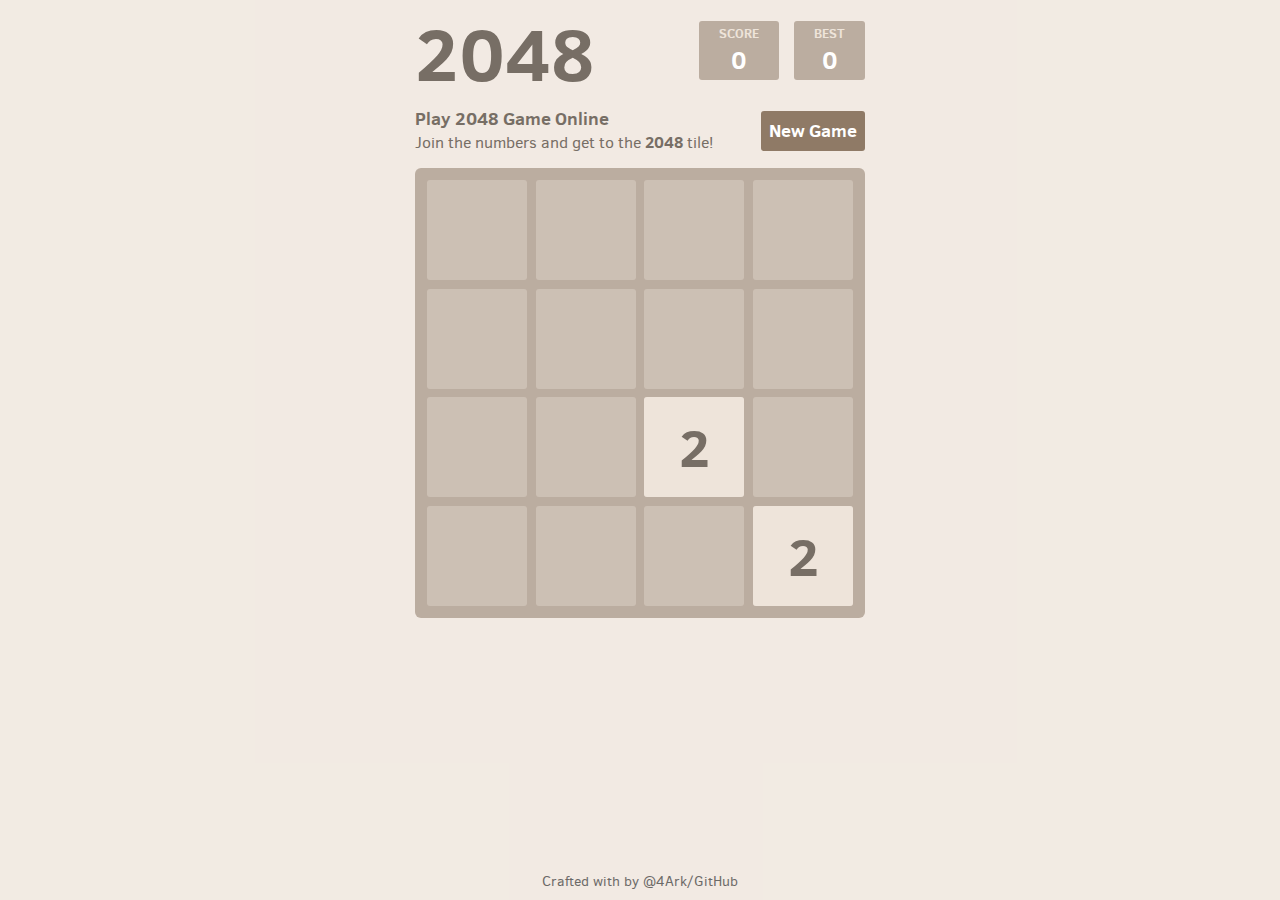
==== index.html @ 3f286b5b "Add files via upload" ====
<!DOCTYPE html>
<html lang="en">

<head>
    <meta charset="UTF-8">
    <meta name="viewport" content="width=device-width, initial-scale=1.0">
    <meta http-equiv="X-UA-Compatible" content="ie=edge">
    <link rel="stylesheet" href="css/keyframes.css">
    <link rel="stylesheet" href="css/style.css">
    <link rel="stylesheet" href="css/media.css">
    <link rel="shortcut icon" href="./favicon.ico">
    <title>2048</title>
</head>

<body>
    <div class="container">
        <div class="heading">
            <h1 class="title">
                <a href="">2048</a>
            </h1>
            <div class="scores-container">
                <div class="score-container">
                    <p class="title">SCORE</p>
                    <P class="score">0</P>
                    <div class="score-addition">
                        +4
                    </div>
                </div>
                <div class="best-container">
                    <p class="title">BEST</p>
                    <P class="score">66666</P>
                </div>
            </div>
        </div>
        <div class="game-intro">
            <a href="" class="restart-btn">New Game</a>
            <h2 class="subtitle">
                Play 2048 Game Online
            </h2>
            <p class="above-game">
                Join the numbers and get to the <strong>2048</strong> tile!
            </p>
        </div>
        <div class="game-container">
            <div class="grid-container">
                <div class="grid-row">
                    <div class="grid-cell"></div>
                    <div class="grid-cell"></div>
                    <div class="grid-cell"></div>
                    <div class="grid-cell"></div>
                </div>
                <div class="grid-row">
                    <div class="grid-cell"></div>
                    <div class="grid-cell"></div>
                    <div class="grid-cell"></div>
                    <div class="grid-cell"></div>
                </div>
                <div class="grid-row">
                    <div class="grid-cell"></div>
                    <div class="grid-cell"></div>
                    <div class="grid-cell"></div>
                    <div class="grid-cell"></div>
                </div>
                <div class="grid-row">
                    <div class="grid-cell"></div>
                    <div class="grid-cell"></div>
                    <div class="grid-cell"></div>
                    <div class="grid-cell"></div>
                </div>
            </div>
            <div class="tile-container">

            </div>
            <div class="failure-container pop-container">
                <p>:(</span></p>
                <p>FIALURE</p>
            </div>
            <div class="winning-container pop-container">
                <p>:)</p>
                <p>WINNING</p>
            </div>
        </div>
        <div class="footer">
            <span>
                Crafted with by
                <a href="https://gd4ark.github.io/about/">@4Ark</a>/<a href="https://github.com/gd4Ark/2048">GitHub</a>
            </span>
        </div>
    </div>
    <script src="js/config.js"></script>
    <script src="js/data.js"></script>
    <script src="js/utils.js"></script>
    <script src="js/event.js"></script>
    <script src="js/view.js"></script>
    <script src="js/game.js"></script>
    <script src="js/main.js"></script>
</body>

</html>
---- css/keyframes.css ----
@keyframes moveup{
    0%{
        transform: translateY(0);
        opacity: 1;
    }
    100%{
        transform: translateY(-150px);
        opacity: 0;
    }
}
@keyframes appear{
    0%{
        transform: scale(0);
    }
    100%{
        transform: scale(1);
    }
}
@keyframes add{
    0%{
        transform: scale(1);
        box-shadow: 0 0 1px red;
    }
    50%{
        transform: scale(1.2);
    }
    100%{
        transform: scale(1);
    }
}
---- css/style.css ----
@import "../font/clear-sans.css";

* {
    margin: 0;
    padding: 0;
    box-sizing: border-box;
}

html,
body {
    font-family: "Clear Sans", "Helvetica Neue", Arial, sans-serif;
    color: #776e65;
    font-size: 18px;
    background: rgba(238, 228, 218, 0.5);
    overflow: hidden;
    height: 100%;
}

a {
    text-decoration: none;
    color: inherit;
    cursor: pointer;
}

.container {
    position: relative;
    margin: 0 auto;
    display: flex;
    flex-direction: column;
    width: 450px;
    height: 100vh;
    box-sizing: content-box;
}

.heading {
    margin: 20px 0;
}

.heading {
    display: flex;
    align-items: center;
    justify-content: space-between;
    flex-wrap: wrap;
}

h1.title {
    font-size: 74px;
    line-height: 66px;
    font-weight: bold;
}

.scores-container {
    float: right;
}

.score-container,
.best-container {
    float: left;
    padding: 3px 20px;
    background: #bbada0;
    border-radius: 3px;
    font-size: 25px;
    font-weight: bold;
    color: white;
    text-align: center;
}

.score-container {
    position: relative;
    margin-right: 15px;
    margin-bottom: 5px;
}

.score-container .title,
.best-container .title {
    font-size: 13px;
    color: #eee4da;
}

.score-addition {
    position: absolute;
    left: 0;
    bottom: 0;
    width: 100%;
    color: rgba(119, 110, 101, 0.9);
    z-index: 100;
    opacity: 0;
    font-size: 1rem;
}

.score-addition.action {
    animation: 2s moveup;
}

.above-game {
    font-size: 0.9rem;
}

.restart-btn {
    margin: 5px 0 0 5px;
    float: right;
    padding: 0 8px;
    background: #8f7a66;
    color: white;
    height: 40px;
    line-height: 40px;
    border-radius: 3px;
    font-weight: bold;
}

h2.subtitle {
    font-size: 1em;
}

.game-container {
    position: relative;
    margin-top: 15px;
    width: 450px;
    height: 450px;
    background: #bbada0;
    border-radius: 6px;
    touch-action: none;
}

.grid-container,
.tile-container,
.pop-container {
    position: absolute;
    top: 0;
    left: 0;
    right: 0;
    bottom: 0;
    margin: auto;
    width: 426px;
    height: 426px;
}


.grid-row {
    display: flex;
    margin-bottom: 2%;
}

.grid-row,
.tile {
    height: 23.5%;
}

.grid-cell,
.tile {
    width: 23.5%;
    border-radius: 3px;
}

.grid-cell {
    margin-right: 2%;
    background: rgba(238, 228, 218, 0.35);
}

.grid-cell:nth-of-type(4n) {
    margin-right: 0;
}

.tile {
    position: absolute;
    display: flex;
    align-items: center;
    justify-content: center;
    font-size: 53px;
    font-weight: bold;
    background: #eee4da;
    transition: all 0.15s ease;
}

.tile.new-tile {
    animation: 0.5s appear;
}

.tile.addition {
    animation: 0.3s add;
}

.tile[data-val] {
    color: #f9f6f2;
}

.tile[data-val="2"],
.tile[data-val="4"] {
    color: #776e65;
}

.tile[data-val="128"],
.tile[data-val="256"],
.tile[data-val="512"] {
    font-size: 45px;
}

.tile[data-val="1024"],
.tile[data-val="2048"] {
    font-size: 33px;
}

.tile[data-val="4"] {
    background: #ede0c8;
}

.tile[data-val="8"] {
    background: #f2b179;
}

.tile[data-val="16"] {
    background: #f59563;
}

.tile[data-val="32"] {
    background: #f67c5f;
}

.tile[data-val="64"] {
    background: #f65e3b;
}

.tile[data-val="128"] {
    background: #edcf72;
}

.tile[data-val="256"] {
    background: #edcc61;
    box-shadow: 0 0 30px 10px rgba(243, 215, 116, 0.31746), inset 0 0 0 1px rgba(255, 255, 255, 0.19048);
}

.tile[data-val="512"] {
    background: #edc850;
    box-shadow: 0 0 30px 10px rgba(243, 215, 116, 0.39683), inset 0 0 0 1px rgba(255, 255, 255, 0.2381);
}

.tile[data-val="1024"] {
    background: #edc53f;
    box-shadow: 0 0 30px 10px rgba(243, 215, 116, 0.47619), inset 0 0 0 1px rgba(255, 255, 255, 0.28571);
}

.tile[data-val="2048"] {
    background: #edc22e;
    box-shadow: 0 0 30px 10px rgba(243, 215, 116, 0.55556), inset 0 0 0 1px rgba(255, 255, 255, 0.33333);
}

.pop-container {
    display: flex;
    flex-direction: column;
    align-items: center;
    justify-content: center;
    width: 100%;
    height: 100%;
    background: rgba(238, 228, 218, 0.8);
    z-index: 100;
    opacity: 0;
    transition: all 1s ease;
}

.winning-container p:nth-child(1){
    transform: rotate(90deg);
}

.winning-container.action p:nth-child(1){
    transform-origin: center;
    animation: winning 1.5s infinite;
}

.failure-container.action p:nth-child(1){
    transform-origin: center;
    animation: failure 5s infinite;
}

@keyframes winning{
    0%,25%,50%,75%,100%{
		transform: rotate(90deg) translateX(-5px);
	}
	12.5%{
		transform: rotate(80deg);
	}
	37.5%{
		transform: rotate(70deg);
	}
	62.5%{
		transform: rotate(100deg);
	}
	87.5%{
		transform: rotate(120deg);
	}
}

@keyframes failure{
    0%,25%,50%,75%,100%{
		transform: rotate(90deg) scale(0.7,1) rotateX(40deg);
	}
	12.5%{
		transform: rotate(90deg);
	}
	37.5%{
		transform: rotate(90deg);
	}
	62.5%{
		transform: rotate(90deg);
	}
	87.5%{
		transform: rotate(90deg);
	}
}

.pop-container.action {
    opacity: 1;
}

.pop-container p {
    font-size: 60px;
    font-weight: bold;
}

.footer {
    flex: 1;
    padding: 10px 0;
    text-align: center;
    display: flex;
    justify-content: space-around;
    align-items: flex-end;
    font-size: 0.75rem;
    color: #333;
    opacity: 0.7;
}
---- css/media.css ----
@media screen and (max-width:1250px){
    html,body{
        font-size: 15px;
    }
    .container{
        width: 280px;
    }
    h1.title{
        font-size: 31px;
    }
    .score-container,
    .best-container{
        padding: 3px 10px;
    }
    .game-container{
        margin-top: 10px;
        width: 280px;
        height: 280px;
    }
    .grid-container,
    .tile-container{
        width: 260px;
        height: 260px;
    }
    .grid-row,
    .tile{
        height: 22.75%;
    }
    .grid-cell,
    .tile{
        width: 22.75%;
    }
    .grid-row{
        margin-bottom: 3%;
    }
    .grid-cell{
        margin-right: 3%;
    }
    .tile{
        font-size: 35px;
    }
    .tile[data-val="128"],
    .tile[data-val="256"],
    .tile[data-val="512"]{
        font-size: 25px;
    }
    .tile[data-val="1024"],
    .tile[data-val="2048"]{
        font-size: 21px;
    }

    .pop-container p{
        font-size: 30px;
    }
}
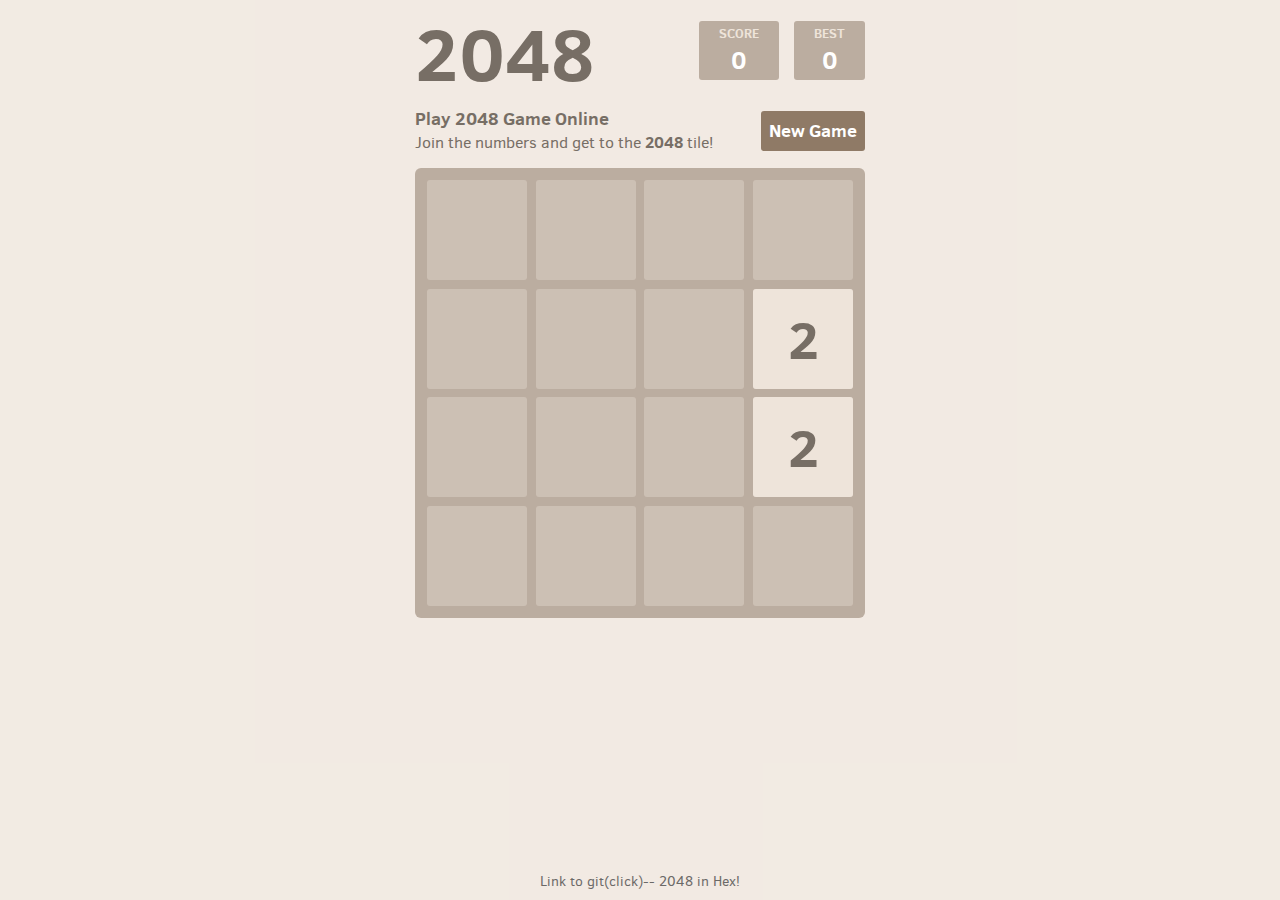
==== commit 0c73087d: "Update index.html" ====
--- a/index.html
+++ b/index.html
@@ -82,8 +82,8 @@
         </div>
         <div class="footer">
             <span>
-                Crafted with by
-                <a href="https://gd4ark.github.io/about/">@4Ark</a>/<a href="https://github.com/gd4Ark/2048">GitHub</a>
+                Link to git(click)--
+                <a href="https://github.com/rakshitharajesh/2048Hex">2048 in Hex!</a><a href="https://github.com/gd4Ark/2048"></a>
             </span>
         </div>
     </div>
@@ -96,4 +96,4 @@
     <script src="js/main.js"></script>
 </body>
 
-</html>+</html>
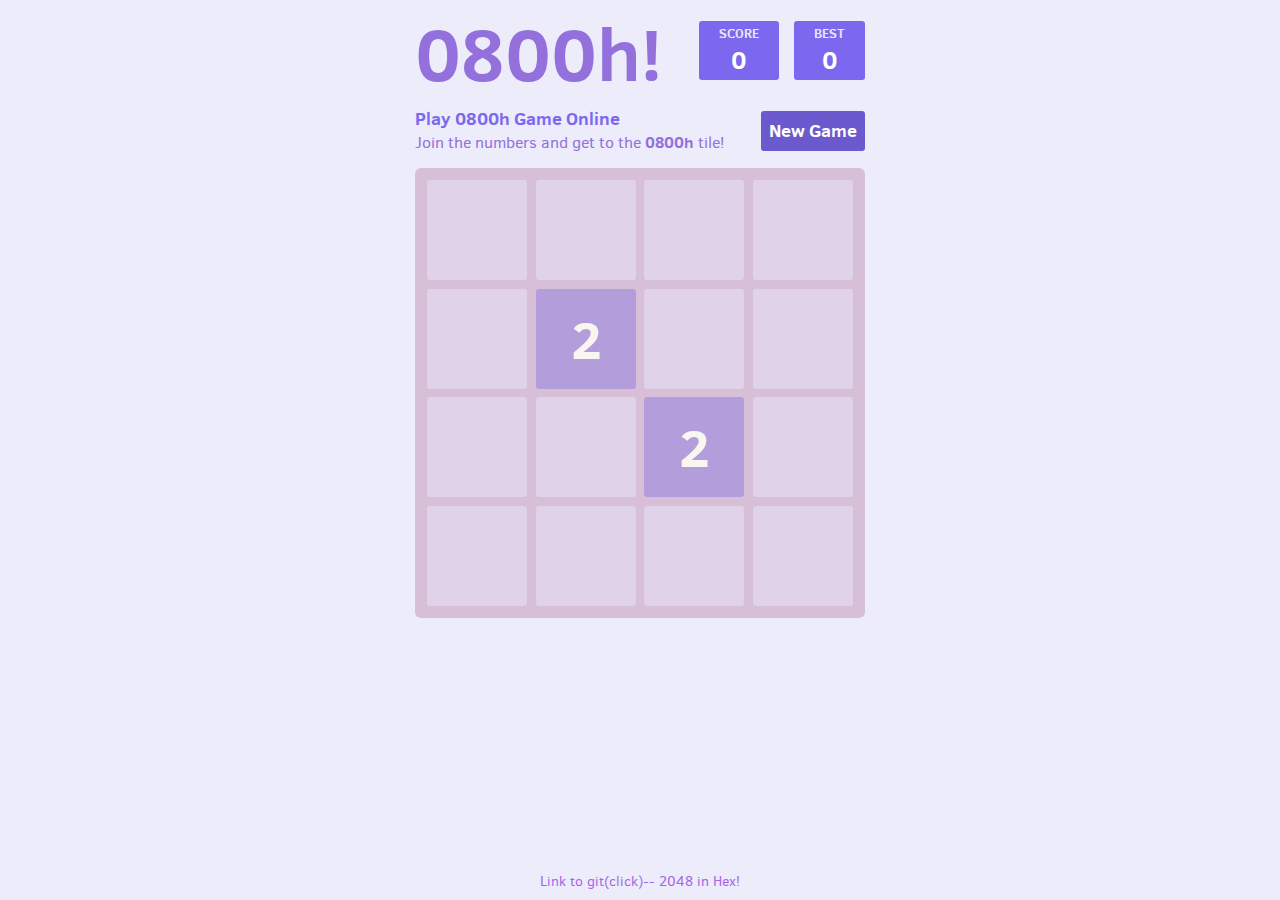
==== commit 50701695: "Update index.html" ====
--- a/index.html
+++ b/index.html
@@ -16,7 +16,7 @@
     <div class="container">
         <div class="heading">
             <h1 class="title">
-                <a href="">2048</a>
+                <a href="">0800h!</a>
             </h1>
             <div class="scores-container">
                 <div class="score-container">
@@ -35,10 +35,10 @@
         <div class="game-intro">
             <a href="" class="restart-btn">New Game</a>
             <h2 class="subtitle">
-                Play 2048 Game Online
+                Play 0800h Game Online
             </h2>
             <p class="above-game">
-                Join the numbers and get to the <strong>2048</strong> tile!
+                Join the numbers and get to the <strong>0800h</strong> tile!
             </p>
         </div>
         <div class="game-container">
--- a/css/style.css
+++ b/css/style.css
@@ -9,9 +9,9 @@
 html,
 body {
     font-family: "Clear Sans", "Helvetica Neue", Arial, sans-serif;
-    color: #776e65;
+    color: #8A2BE2; /* Deep purple for text contrast */
     font-size: 18px;
-    background: rgba(238, 228, 218, 0.5);
+    background: rgba(230, 230, 250, 0.5); /* Very light lavender background */
     overflow: hidden;
     height: 100%;
 }
@@ -47,6 +47,7 @@
     font-size: 74px;
     line-height: 66px;
     font-weight: bold;
+    color: #9370DB; /* Medium purple */
 }
 
 .scores-container {
@@ -57,7 +58,7 @@
 .best-container {
     float: left;
     padding: 3px 20px;
-    background: #bbada0;
+    background: #7B68EE; /* Soft purple-blue */
     border-radius: 3px;
     font-size: 25px;
     font-weight: bold;
@@ -74,7 +75,7 @@
 .score-container .title,
 .best-container .title {
     font-size: 13px;
-    color: #eee4da;
+    color: #E6E6FA; /* Light lavender for contrast */
 }
 
 .score-addition {
@@ -94,13 +95,14 @@
 
 .above-game {
     font-size: 0.9rem;
+    color: #9370DB; /* Medium purple */
 }
 
 .restart-btn {
     margin: 5px 0 0 5px;
     float: right;
     padding: 0 8px;
-    background: #8f7a66;
+    background: #6A5ACD; /* Bright purple */
     color: white;
     height: 40px;
     line-height: 40px;
@@ -110,6 +112,7 @@
 
 h2.subtitle {
     font-size: 1em;
+    color: #7B68EE; /* Soft purple-blue */
 }
 
 .game-container {
@@ -117,7 +120,7 @@
     margin-top: 15px;
     width: 450px;
     height: 450px;
-    background: #bbada0;
+    background: #D8BFD8; /* Light pastel purple */
     border-radius: 6px;
     touch-action: none;
 }
@@ -135,7 +138,6 @@
     height: 426px;
 }
 
-
 .grid-row {
     display: flex;
     margin-bottom: 2%;
@@ -154,7 +156,7 @@
 
 .grid-cell {
     margin-right: 2%;
-    background: rgba(238, 228, 218, 0.35);
+    background: rgba(230, 230, 250, 0.5); /* Light lavender for subtle background */
 }
 
 .grid-cell:nth-of-type(4n) {
@@ -168,80 +170,55 @@
     justify-content: center;
     font-size: 53px;
     font-weight: bold;
-    background: #eee4da;
+    background: #B39DDB; /* Light purple */
+    color: #f9f6f2;
     transition: all 0.15s ease;
 }
 
-.tile.new-tile {
-    animation: 0.5s appear;
-}
-
-.tile.addition {
-    animation: 0.3s add;
-}
-
-.tile[data-val] {
-    color: #f9f6f2;
-}
-
-.tile[data-val="2"],
 .tile[data-val="4"] {
-    color: #776e65;
-}
-
-.tile[data-val="128"],
-.tile[data-val="256"],
+    background: #9370DB; /* Medium purple */
+    color: #f9f6f2;
+}
+
+.tile[data-val="8"] {
+    background: #87CEFA; /* Light blue */
+    color: #f9f6f2;
+}
+
+.tile[data-val="16"] {
+    background: #ADD8E6; /* Pastel blue */
+    color: #f9f6f2;
+}
+
+.tile[data-val="32"] {
+    background: #FFB6C1; /* Light pastel pink */
+    color: white;
+}
+
+.tile[data-val="64"] {
+    background: #FF69B4; /* Bright pink for contrast */
+    color: white;
+}
+
+.tile[data-val="128"] {
+    background: #BA68C8; /* Medium pink-purple */
+    color: white;
+}
+
+.tile[data-val="256"] {
+    background: #AB47BC; /* Darker purple */
+}
+
 .tile[data-val="512"] {
-    font-size: 45px;
-}
-
-.tile[data-val="1024"],
+    background: #7B68EE; /* Soft purple-blue */
+}
+
+.tile[data-val="1024"] {
+    background: #42A5F5; /* Bright blue */
+}
+
 .tile[data-val="2048"] {
-    font-size: 33px;
-}
-
-.tile[data-val="4"] {
-    background: #ede0c8;
-}
-
-.tile[data-val="8"] {
-    background: #f2b179;
-}
-
-.tile[data-val="16"] {
-    background: #f59563;
-}
-
-.tile[data-val="32"] {
-    background: #f67c5f;
-}
-
-.tile[data-val="64"] {
-    background: #f65e3b;
-}
-
-.tile[data-val="128"] {
-    background: #edcf72;
-}
-
-.tile[data-val="256"] {
-    background: #edcc61;
-    box-shadow: 0 0 30px 10px rgba(243, 215, 116, 0.31746), inset 0 0 0 1px rgba(255, 255, 255, 0.19048);
-}
-
-.tile[data-val="512"] {
-    background: #edc850;
-    box-shadow: 0 0 30px 10px rgba(243, 215, 116, 0.39683), inset 0 0 0 1px rgba(255, 255, 255, 0.2381);
-}
-
-.tile[data-val="1024"] {
-    background: #edc53f;
-    box-shadow: 0 0 30px 10px rgba(243, 215, 116, 0.47619), inset 0 0 0 1px rgba(255, 255, 255, 0.28571);
-}
-
-.tile[data-val="2048"] {
-    background: #edc22e;
-    box-shadow: 0 0 30px 10px rgba(243, 215, 116, 0.55556), inset 0 0 0 1px rgba(255, 255, 255, 0.33333);
+    background: #8A2BE2; /* Dark purple for high contrast */
 }
 
 .pop-container {
@@ -251,69 +228,16 @@
     justify-content: center;
     width: 100%;
     height: 100%;
-    background: rgba(238, 228, 218, 0.8);
+    background: rgba(255, 228, 225, 0.8); /* Light pink overlay */
     z-index: 100;
     opacity: 0;
     transition: all 1s ease;
 }
 
-.winning-container p:nth-child(1){
-    transform: rotate(90deg);
-}
-
-.winning-container.action p:nth-child(1){
-    transform-origin: center;
-    animation: winning 1.5s infinite;
-}
-
-.failure-container.action p:nth-child(1){
-    transform-origin: center;
-    animation: failure 5s infinite;
-}
-
-@keyframes winning{
-    0%,25%,50%,75%,100%{
-		transform: rotate(90deg) translateX(-5px);
-	}
-	12.5%{
-		transform: rotate(80deg);
-	}
-	37.5%{
-		transform: rotate(70deg);
-	}
-	62.5%{
-		transform: rotate(100deg);
-	}
-	87.5%{
-		transform: rotate(120deg);
-	}
-}
-
-@keyframes failure{
-    0%,25%,50%,75%,100%{
-		transform: rotate(90deg) scale(0.7,1) rotateX(40deg);
-	}
-	12.5%{
-		transform: rotate(90deg);
-	}
-	37.5%{
-		transform: rotate(90deg);
-	}
-	62.5%{
-		transform: rotate(90deg);
-	}
-	87.5%{
-		transform: rotate(90deg);
-	}
-}
-
-.pop-container.action {
-    opacity: 1;
-}
-
 .pop-container p {
     font-size: 60px;
     font-weight: bold;
+    color: #FF69B4; /* Bright pink for contrast */
 }
 
 .footer {
@@ -324,6 +248,6 @@
     justify-content: space-around;
     align-items: flex-end;
     font-size: 0.75rem;
-    color: #333;
+    color: #8A2BE2; /* Deep purple for contrast */
     opacity: 0.7;
-}+}
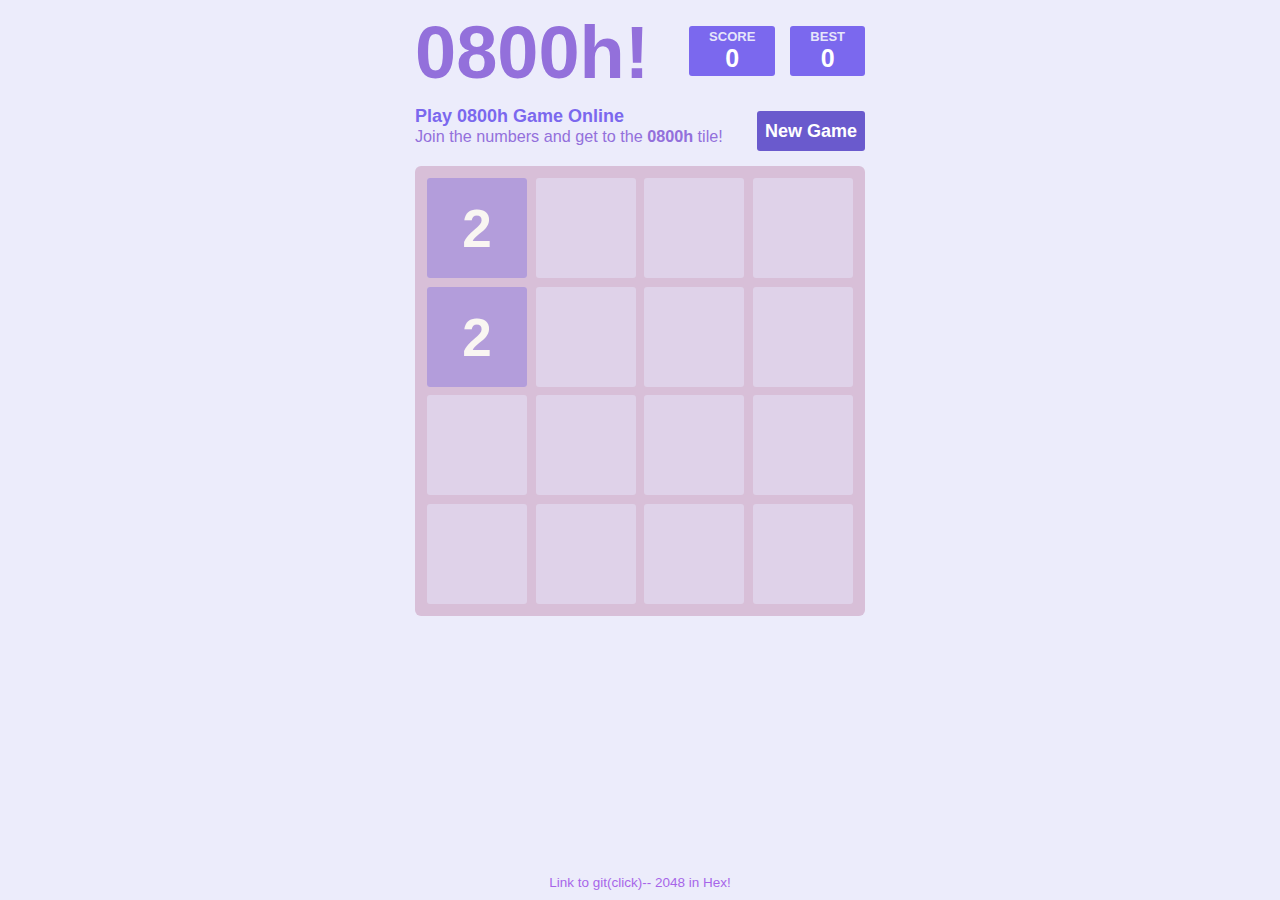
==== commit 2182d790: "Update index.html" ====
--- a/index.html
+++ b/index.html
@@ -5,13 +5,350 @@
     <meta charset="UTF-8">
     <meta name="viewport" content="width=device-width, initial-scale=1.0">
     <meta http-equiv="X-UA-Compatible" content="ie=edge">
-    <link rel="stylesheet" href="css/keyframes.css">
-    <link rel="stylesheet" href="css/style.css">
-    <link rel="stylesheet" href="css/media.css">
-    <link rel="shortcut icon" href="./favicon.ico">
-    <title>2048</title>
+    
+    <title>0800h</title>
 </head>
-
+<style>
+    @keyframes moveup{
+    0%{
+        transform: translateY(0);
+        opacity: 1;
+    }
+    100%{
+        transform: translateY(-150px);
+        opacity: 0;
+    }
+}
+@keyframes appear{
+    0%{
+        transform: scale(0);
+    }
+    100%{
+        transform: scale(1);
+    }
+}
+@keyframes add{
+    0%{
+        transform: scale(1);
+        box-shadow: 0 0 1px red;
+    }
+    50%{
+        transform: scale(1.2);
+    }
+    100%{
+        transform: scale(1);
+    }
+}
+@media screen and (max-width:1250px){
+    html,body{
+        font-size: 15px;
+    }
+    .container{
+        width: 280px;
+    }
+    h1.title{
+        font-size: 31px;
+    }
+    .score-container,
+    .best-container{
+        padding: 3px 10px;
+    }
+    .game-container{
+        margin-top: 10px;
+        width: 280px;
+        height: 280px;
+    }
+    .grid-container,
+    .tile-container{
+        width: 260px;
+        height: 260px;
+    }
+    .grid-row,
+    .tile{
+        height: 22.75%;
+    }
+    .grid-cell,
+    .tile{
+        width: 22.75%;
+    }
+    .grid-row{
+        margin-bottom: 3%;
+    }
+    .grid-cell{
+        margin-right: 3%;
+    }
+    .tile{
+        font-size: 35px;
+    }
+    .tile[data-val="128"],
+    .tile[data-val="256"],
+    .tile[data-val="512"]{
+        font-size: 25px;
+    }
+    .tile[data-val="1024"],
+    .tile[data-val="2048"]{
+        font-size: 21px;
+    }
+
+    .pop-container p{
+        font-size: 30px;
+    }
+}
+@import "../font/clear-sans.css";
+
+* {
+    margin: 0;
+    padding: 0;
+    box-sizing: border-box;
+}
+
+html,
+body {
+    font-family: "Clear Sans", "Helvetica Neue", Arial, sans-serif;
+    color: #8A2BE2; /* Deep purple for text contrast */
+    font-size: 18px;
+    background: rgba(230, 230, 250, 0.5); /* Very light lavender background */
+    overflow: hidden;
+    height: 100%;
+}
+
+a {
+    text-decoration: none;
+    color: inherit;
+    cursor: pointer;
+}
+
+.container {
+    position: relative;
+    margin: 0 auto;
+    display: flex;
+    flex-direction: column;
+    width: 450px;
+    height: 100vh;
+    box-sizing: content-box;
+}
+
+.heading {
+    margin: 20px 0;
+}
+
+.heading {
+    display: flex;
+    align-items: center;
+    justify-content: space-between;
+    flex-wrap: wrap;
+}
+
+h1.title {
+    font-size: 74px;
+    line-height: 66px;
+    font-weight: bold;
+    color: #9370DB; /* Medium purple */
+}
+
+.scores-container {
+    float: right;
+}
+
+.score-container,
+.best-container {
+    float: left;
+    padding: 3px 20px;
+    background: #7B68EE; /* Soft purple-blue */
+    border-radius: 3px;
+    font-size: 25px;
+    font-weight: bold;
+    color: white;
+    text-align: center;
+}
+
+.score-container {
+    position: relative;
+    margin-right: 15px;
+    margin-bottom: 5px;
+}
+
+.score-container .title,
+.best-container .title {
+    font-size: 13px;
+    color: #E6E6FA; /* Light lavender for contrast */
+}
+
+.score-addition {
+    position: absolute;
+    left: 0;
+    bottom: 0;
+    width: 100%;
+    color: rgba(119, 110, 101, 0.9);
+    z-index: 100;
+    opacity: 0;
+    font-size: 1rem;
+}
+
+.score-addition.action {
+    animation: 2s moveup;
+}
+
+.above-game {
+    font-size: 0.9rem;
+    color: #9370DB; /* Medium purple */
+}
+
+.restart-btn {
+    margin: 5px 0 0 5px;
+    float: right;
+    padding: 0 8px;
+    background: #6A5ACD; /* Bright purple */
+    color: white;
+    height: 40px;
+    line-height: 40px;
+    border-radius: 3px;
+    font-weight: bold;
+}
+
+h2.subtitle {
+    font-size: 1em;
+    color: #7B68EE; /* Soft purple-blue */
+}
+
+.game-container {
+    position: relative;
+    margin-top: 15px;
+    width: 450px;
+    height: 450px;
+    background: #D8BFD8; /* Light pastel purple */
+    border-radius: 6px;
+    touch-action: none;
+}
+
+.grid-container,
+.tile-container,
+.pop-container {
+    position: absolute;
+    top: 0;
+    left: 0;
+    right: 0;
+    bottom: 0;
+    margin: auto;
+    width: 426px;
+    height: 426px;
+}
+
+.grid-row {
+    display: flex;
+    margin-bottom: 2%;
+}
+
+.grid-row,
+.tile {
+    height: 23.5%;
+}
+
+.grid-cell,
+.tile {
+    width: 23.5%;
+    border-radius: 3px;
+}
+
+.grid-cell {
+    margin-right: 2%;
+    background: rgba(230, 230, 250, 0.5); /* Light lavender for subtle background */
+}
+
+.grid-cell:nth-of-type(4n) {
+    margin-right: 0;
+}
+
+.tile {
+    position: absolute;
+    display: flex;
+    align-items: center;
+    justify-content: center;
+    font-size: 53px;
+    font-weight: bold;
+    background: #B39DDB; /* Light purple */
+    color: #f9f6f2;
+    transition: all 0.15s ease;
+}
+
+.tile[data-val="4"] {
+    background: #9370DB; /* Medium purple */
+    color: #f9f6f2;
+}
+
+.tile[data-val="8"] {
+    background: #87CEFA; /* Light blue */
+    color: #f9f6f2;
+}
+
+.tile[data-val="16"] {
+    background: #ADD8E6; /* Pastel blue */
+    color: #f9f6f2;
+}
+
+.tile[data-val="32"] {
+    background: #FFB6C1; /* Light pastel pink */
+    color: white;
+}
+
+.tile[data-val="64"] {
+    background: #FF69B4; /* Bright pink for contrast */
+    color: white;
+}
+
+.tile[data-val="128"] {
+    background: #BA68C8; /* Medium pink-purple */
+    color: white;
+}
+
+.tile[data-val="256"] {
+    background: #AB47BC; /* Darker purple */
+}
+
+.tile[data-val="512"] {
+    background: #7B68EE; /* Soft purple-blue */
+}
+
+.tile[data-val="1024"] {
+    background: #42A5F5; /* Bright blue */
+}
+
+.tile[data-val="2048"] {
+    background: #8A2BE2; /* Dark purple for high contrast */
+}
+
+.pop-container {
+    display: flex;
+    flex-direction: column;
+    align-items: center;
+    justify-content: center;
+    width: 100%;
+    height: 100%;
+    background: rgba(255, 228, 225, 0.8); /* Light pink overlay */
+    z-index: 100;
+    opacity: 0;
+    transition: all 1s ease;
+}
+
+.pop-container p {
+    font-size: 60px;
+    font-weight: bold;
+    color: #FF69B4; /* Bright pink for contrast */
+}
+
+.footer {
+    flex: 1;
+    padding: 10px 0;
+    text-align: center;
+    display: flex;
+    justify-content: space-around;
+    align-items: flex-end;
+    font-size: 0.75rem;
+    color: #8A2BE2; /* Deep purple for contrast */
+    opacity: 0.7;
+}
+
+</style>
 <body>
     <div class="container">
         <div class="heading">
@@ -73,7 +410,7 @@
             </div>
             <div class="failure-container pop-container">
                 <p>:(</span></p>
-                <p>FIALURE</p>
+                <p>FAILURE</p>
             </div>
             <div class="winning-container pop-container">
                 <p>:)</p>
@@ -87,13 +424,609 @@
             </span>
         </div>
     </div>
-    <script src="js/config.js"></script>
-    <script src="js/data.js"></script>
-    <script src="js/utils.js"></script>
-    <script src="js/event.js"></script>
-    <script src="js/view.js"></script>
-    <script src="js/game.js"></script>
-    <script src="js/main.js"></script>
+    <script>
+
+    var config = {
+    bonus_point: 4,
+    max : 2048,}
+
+    var data = {
+    score: 0,
+    best: 0,
+    cell: [
+
+    ]
+}
+var indexs = [
+    // left
+    [
+        [0, 1, 2, 3],
+        [4, 5, 6, 7],
+        [8, 9, 10, 11],
+        [12, 13, 14, 15],
+    ],
+    // top
+    [
+        [0, 4, 8, 12],
+        [1, 5, 9, 13],
+        [2, 6, 10, 14],
+        [3, 7, 11, 15],
+    ],
+    // right
+    [
+        [3, 2, 1, 0],
+        [7, 6, 5, 4],
+        [11, 10, 9, 8],
+        [15, 14, 13, 12],
+    ],
+    // bottom
+    [
+        [12, 8, 4, 0],
+        [13, 9, 5, 1],
+        [14, 10, 6, 2],
+        [15, 11, 7, 3],
+    ]
+]
+
+var log = console.log.bind(console);
+var random = function (start, end) {
+    start = start === void 0 ? 0 : start;
+    end = end === void 0 ? 1 : end;
+    end = end + 1;
+    var rand = Math.random() * (end - start) + start;
+    return Math.floor(rand);
+};
+var $ = function (elem) {
+    return document.querySelectorAll(elem);
+}
+var on = function (elem, type, callback) {
+    elem.addEventListener(type, function (e) {
+        callback(e);
+    });
+}
+
+var indexToPos = function (index) {
+    return {
+        x: index % 4,
+        y: Math.floor(index / 4),
+    }
+}
+
+var getLocalStorage = function (key) {
+    return localStorage[key] ?
+        JSON.parse(localStorage[key]) : null;
+}
+
+var touchMoveDir = function (elem, min, callback) {
+    var touchPos = {
+        beforeX: 0,
+        beforeY: 0,
+        afterX: 0,
+        afterY: 0,
+    }
+    var move = false;
+    var dir;
+    on(elem, 'touchstart', function (e) {
+        touchPos.beforeX = e.touches[0].clientX;
+        touchPos.beforeY = e.touches[0].clientY;
+    });
+    on(elem, 'touchmove', function (e) {
+        move = true;
+        touchPos.afterX = e.touches[0].clientX;
+        touchPos.afterY = e.touches[0].clientY;
+    });
+    on(elem, 'touchend', function (e) {
+        if (!move) return;
+        var x = touchPos.beforeX - touchPos.afterX;
+        var y = touchPos.beforeY - touchPos.afterY;
+        log(x, y);
+        if (Math.abs(x) < min && Math.abs(y) < min) {
+            return;
+        }
+        if (Math.abs(x) > Math.abs(y)) {
+            dir = x > 0 ? 0 : 2;
+        } else {
+            dir = y > 0 ? 1 : 3;
+        }
+        move = false;
+        callback(dir);
+    });
+};
+
+function event(game) {
+
+var down = false;
+
+var gameContainer = $('.game-container')[0];
+
+on(window, 'keydown', function (e) {
+    if (down) return;
+    down = true;
+    var num = e.keyCode - 37;
+    if (num >= 0 && num <= 3) {
+        game.move(num);
+    }
+});
+
+on(window, 'keyup', function () {
+    down = false;
+});
+
+touchMoveDir(gameContainer, 15, function (dir) {
+    game.move(dir);
+});
+
+on($('.restart-btn')[0], 'click', function (e) {
+    e.preventDefault();
+    game.restart();
+});
+
+on(window, 'resize', function () {
+    game.view.resize();
+});
+
+// 自动测试
+var autoTest = false;
+
+if (autoTest) {
+    (function () {
+        var timer = setInterval(function () {
+            var moveInfo = game.move(random(0, 3));
+            if (!moveInfo) {
+                clearInterval(timer);
+            }
+        }, 20);
+    })();
+}
+}
+var View = (function () {
+
+var tileContainer = $('.tile-container')[0];
+var scoreContainer = $('.score-container')[0];
+var scoreDom = $('.score-container .score')[0];
+var scoreAddition = $('.score-addition')[0];
+var bestDom = $('.best-container .score')[0];
+var failureContainer = $('.failure-container')[0];
+var winningContainer = $('.winning-container')[0];
+
+var View = function () {
+
+};
+
+View.prototype = {
+    setup: function () {
+        failureContainer.classList.remove('action');
+        winningContainer.classList.remove('action');
+        this.updateScore(data.score);
+        this.updateBest();
+    },
+    restart: function () {
+        tileContainer.innerHTML = "";
+    },
+    resize: function () {
+        var _this = this;
+        data.cell.forEach(function (el, index) {
+            var tile = _this.getTile(index);
+            if (!tile) return;
+            var pos = _this.getPos(indexToPos(index));
+            _this.setPos(tile, pos);
+        });
+    },
+    failure: function () {
+        failureContainer.classList.add('action');
+    },
+    winning: function () {
+        winningContainer.classList.add('action');
+    },
+    restoreTile: function () {
+        var _this = this;
+        data.cell.forEach(function (el, index) {
+            if (el.val !== 0) {
+                _this.appear(index);
+            }
+        });
+    },
+    addScoreAnimation: function (score) {
+        if (!score) return;
+        scoreAddition.innerHTML = '+' + score;
+        scoreAddition.classList.add('action');
+        setTimeout(function () {
+            scoreAddition.classList.remove('action');
+        }, 500);
+    },
+    updateScore: function (score) {
+        scoreDom.innerHTML = data.score;
+        this.addScoreAnimation(score);
+    },
+    updateBest: function () {
+        bestDom.innerHTML = data.best;
+    },
+    setInfo: function (elem, pos, index) {
+        elem.style.left = pos.left + 'px';
+        elem.style.top = pos.top + 'px';
+        elem.setAttribute('data-index', index);
+    },
+    getTile: function (index) {
+        return $(`.tile[data-index='${index}']`)[0];
+    },
+    getPos: function (pos) {
+        var gridCell = $(`.grid-row:nth-child(${pos.y+1}) .grid-cell:nth-child(${pos.x+1})`)[0];
+        return {
+            left: gridCell.offsetLeft,
+            top: gridCell.offsetTop,
+        }
+    },
+    setPos: function (elem, pos) {
+        elem.style.left = pos.left + 'px';
+        elem.style.top = pos.top + 'px';
+    },
+    createTileHTML: function (obj) {
+        var tile = document.createElement('div');
+        tile.className = obj.classNames;
+        tile.innerHTML = obj.val.toString(16);
+        tile.setAttribute('data-index', obj.index);
+        tile.setAttribute('data-val', obj.val);
+        this.setPos(tile, obj.pos);
+        return tile;
+    },
+    appear: function (index) {
+        var last = data.cell[index];
+        var pos = this.getPos(indexToPos(index));
+        var newTile = this.createTileHTML({
+            val: last.val.toString(16),
+            pos: pos,
+            index: index,
+            classNames: " tile new-tile",
+        });
+        tileContainer.appendChild(newTile);
+    },
+    remove: function (index) {
+        var tile = this.getTile(index);
+        tile.parentElement.removeChild(tile);
+    },
+    move: function (old_index, index) {
+        var tile = this.getTile(old_index);
+        var pos = this.getPos(indexToPos(index));
+        this.setInfo(tile, pos, index);
+    },
+    updateVal: function (index) {
+        var tile = this.getTile(index);
+        var val = data.cell[index].val;
+        tile.setAttribute('data-val', val);
+        tile.innerHTML = val.toString(16);
+        tile.classList.add('addition');
+        setTimeout(function () {
+            tile.classList.remove('addition');
+            tile.classList.remove('new-tile');
+        }, 300);
+    },
+}
+
+return View;
+
+})();
+var Game = (function () {
+
+var cell = data.cell;
+var over = false;
+var move = false;
+
+var Game = function (view) {
+
+};
+Game.prototype = {
+    init: function (view) {
+        var _this = this;
+        this.view = view;
+        var history = this.getHistory();
+        if (history) {
+            this.restoreHistory(history);
+        } else {
+            this.initCell();
+            this.start();
+        }
+        this.setBest();
+        setTimeout(function () {
+            _this.view.setup();
+        });
+    },
+    start: function () {
+        for (var i = 0; i < 2; i++) {
+            this.randomAddItem();
+        }
+    },
+    restart: function () {
+        var _this = this;
+        over = false;
+        this.initCell();
+        this.view.restart();
+        this.start();
+        data.score = 0;
+        this.save();
+        setTimeout(function () {
+            _this.view.setup();
+        });
+    },
+    save: function () {
+        localStorage.bestScore = data.best;
+        localStorage.gameState = JSON.stringify({
+            cell: data.cell,
+            socre: data.score,
+        });
+    },
+    winning(){
+        over = true;
+        localStorage.gameState = '';
+        this.view.winning();
+    },
+    checkWinning(){
+        var isWinning = cell.find(function(el){
+            return el.val === config.max
+        });
+        if (isWinning){
+            this.winning();
+        }
+    },
+    failure: function () {
+        over = true;
+        localStorage.gameState = '';
+        this.view.failure();
+    },
+    checkfailure: function () {
+        var _this = this;
+        var same = false;
+        var called = function (arr, str) {
+            if (same) return;
+            same = arr.some(function (el) {
+                return _this.checkSame(el);
+            });
+        };
+        called(this.chunkX(), 'x');
+        called(this.chunkY(), 'y');
+        setTimeout(function () {
+            if (!same) {
+                _this.failure();
+            }
+        });
+    },
+    checkSame: function (arr, index) {
+        same = arr.some(function (el, index, arr) {
+            if (index === arr.length - 1) return;
+            return el.val === arr[index + 1].val;
+            return true;
+        });
+        return same;
+    },
+    setBest: function () {
+        var best = getLocalStorage('bestScore');
+        data.best = best || 0;
+    },
+    getHistory: function () {
+        var gameState = getLocalStorage('gameState');
+        if (gameState && gameState.socre && gameState.cell) {
+            return gameState;
+        }
+    },
+    restoreHistory: function (history) {
+        data.cell = history.cell;
+        data.score = history.socre;
+        cell = data.cell;
+        this.view.restoreTile();
+    },
+    initCell: function () {
+        for (var i = 0; i < 16; i++) {
+            cell[i] = {
+                val: 0,
+                index: i,
+            };
+        }
+    },
+    addScore: function (score) {
+        data.score += score;
+        if (data.best < data.score) {
+            data.best = data.score;
+            this.view.updateBest();
+        }
+        this.view.updateScore(score);
+    },
+    chunkX: function () {
+        var new_cell = [];
+        for (var i = 0; i < cell.length; i += 4) {
+            new_cell.push(cell.slice(i, i + 4));
+        }
+        return new_cell;
+    },
+    chunkY: function () {
+        var arr = this.chunkX();
+        var new_cell = [
+            [],
+            [],
+            [],
+            []
+        ];
+        for (var i = 0; i < arr.length; i++) {
+            for (var j = 0; j < arr[i].length; j++) {
+                new_cell[j][i] = arr[i][j];
+            }
+        }
+        return new_cell;
+    },
+    arrayInnerReverse: function (arr) {
+        arr.forEach(function (el, index) {
+            arr[index] = el.reverse();
+        });
+        return arr;
+    },
+    updatePos: function (old_index, index) {
+        cell[index].val = cell[old_index].val;
+        cell[old_index].val = 0;
+        move = true;
+        return old_index;
+    },
+    updateVal: function (index, val) {
+        var _this = this;
+        cell[index].val = val;
+        setTimeout(function () {
+            _this.view.updateVal(index);
+        }, 0);
+    },
+    updateItem: function (old_index, index) {
+        if (cell[old_index] === cell[index]) return;
+        var old_index = this.updatePos(old_index, index);
+        this.view.move(old_index, index);
+    },
+    removeItem: function (index) {
+        cell[index].val = 0;
+        this.view.remove(index);
+    },
+    getSum: function (obj, i, j) {
+        return obj[i].val + obj[j].val;
+    },
+    move: function (dir) {
+        if (over) return;
+        var _this = this;
+        var _score = 0;
+        var _move = false;
+        var new_cell = [];
+        if (dir === 0 || dir === 2) {
+            new_cell = this.chunkX();
+        } else if (dir === 1 || dir === 3) {
+            new_cell = this.chunkY();
+        }
+        if (dir === 2 || dir === 3) {
+            new_cell = this.arrayInnerReverse(new_cell);
+        }
+        new_cell.forEach(function (arr, index) {
+            var moveInfo = _this.moving(arr, indexs[dir][index]);
+            _score += moveInfo.score;
+        });
+        this.addScore(_score);
+        if (move) {
+            this.randomAddItem();
+            _move = true;
+            move = false;
+        }
+        this.save();
+        this.checkWinning();
+        if (this.isFull()) {
+            this.checkfailure();
+        }
+        return {
+            move: _move,
+        };
+    },
+    mergeMove: function (_cell, index, num1, num2, num3) {
+        var sum = this.getSum(_cell, num1, num2);
+        this.removeItem(_cell[num1].index);
+        this.updateItem(_cell[num2].index, index[num3]);
+        this.updateVal(index[num3], sum);
+    },
+    normalMove: function (_cell, index) {
+        var _this = this;
+        _cell.forEach(function (el, i) {
+            _this.updateItem(_cell[i].index, index[i]);
+        });
+    },
+    moving: function (arr, index) {
+        var _this = this;
+        var _score = 0;
+        var _cell = arr.filter(function (el) {
+            return el.val !== 0;
+        });
+        if (_cell.length === 0) {
+            return {
+                score: 0,
+            }
+        };
+        var calls = [
+            function () {
+                _this.normalMove(_cell, index);
+            },
+            function () {
+                if (_cell[0].val === _cell[1].val) {
+                    _this.mergeMove(_cell, index, 0, 1, 0);
+                    _score += config.bonus_point;
+                } else {
+                    _this.normalMove(_cell, index);
+                }
+            },
+            function () {
+                if (_cell[0].val === _cell[1].val) {
+                    _this.mergeMove(_cell, index, 0, 1, 0);
+                    _this.updateItem(_cell[2].index, index[1]);
+                    _score += config.bonus_point;
+                } else if (_cell[1].val === _cell[2].val) {
+                    _this.updateItem(_cell[0].index, index[0]);
+                    _this.mergeMove(_cell, index, 1, 2, 1);
+                    _score += config.bonus_point;
+                } else {
+                    _this.normalMove(_cell, index);
+                }
+            },
+            function () {
+                if (_cell[0].val === _cell[1].val) {
+                    _this.mergeMove(_cell, index, 0, 1, 0);
+                    _score += config.bonus_point;
+                    if (_cell[2].val === _cell[3].val) {
+                        _this.mergeMove(_cell, index, 2, 3, 1);
+                        _score += config.bonus_point;
+                    } else {
+                        _this.updateItem(_cell[2].index, index[1]);
+                        _this.updateItem(_cell[3].index, index[2]);
+                    }
+                } else if (_cell[1].val === _cell[2].val) {
+                    _this.mergeMove(_cell, index, 1, 2, 1);
+                    _this.updateItem(_cell[3].index, index[2]);
+                    _score += config.bonus_point;
+                } else if (_cell[2].val === _cell[3].val) {
+                    _this.mergeMove(_cell, index, 2, 3, 2);
+                    _score += config.bonus_point;
+                }
+            }
+        ];
+        calls[_cell.length - 1]();
+        return {
+            score: _score,
+        };
+    },
+    isFull: function () {
+        var full = cell.filter(function (el) {
+            return el.val === 0;
+        });
+        return full.length === 0;
+    },
+    randomAddItem: function () {
+        if (this.isFull()) return;
+        while (true) {
+            var index = random(0, data.cell.length - 1);
+            var exist = data.cell[index].val !== 0;
+            if (!exist) {
+                this.addItem(index, 2);
+                break;
+            }
+        }
+    },
+    addItem: function (index, val) {
+        data.cell[index] = {
+            val: val,
+            index: index
+        };
+        this.view.appear(index);
+    }
+};
+
+return Game;
+
+})();
+on(window, 'load', function () {
+    var view = new View();
+    var game = new Game();
+    game.init(view);
+    event(game);
+});
+
+ 
+    </script>
 </body>
 
 </html>
